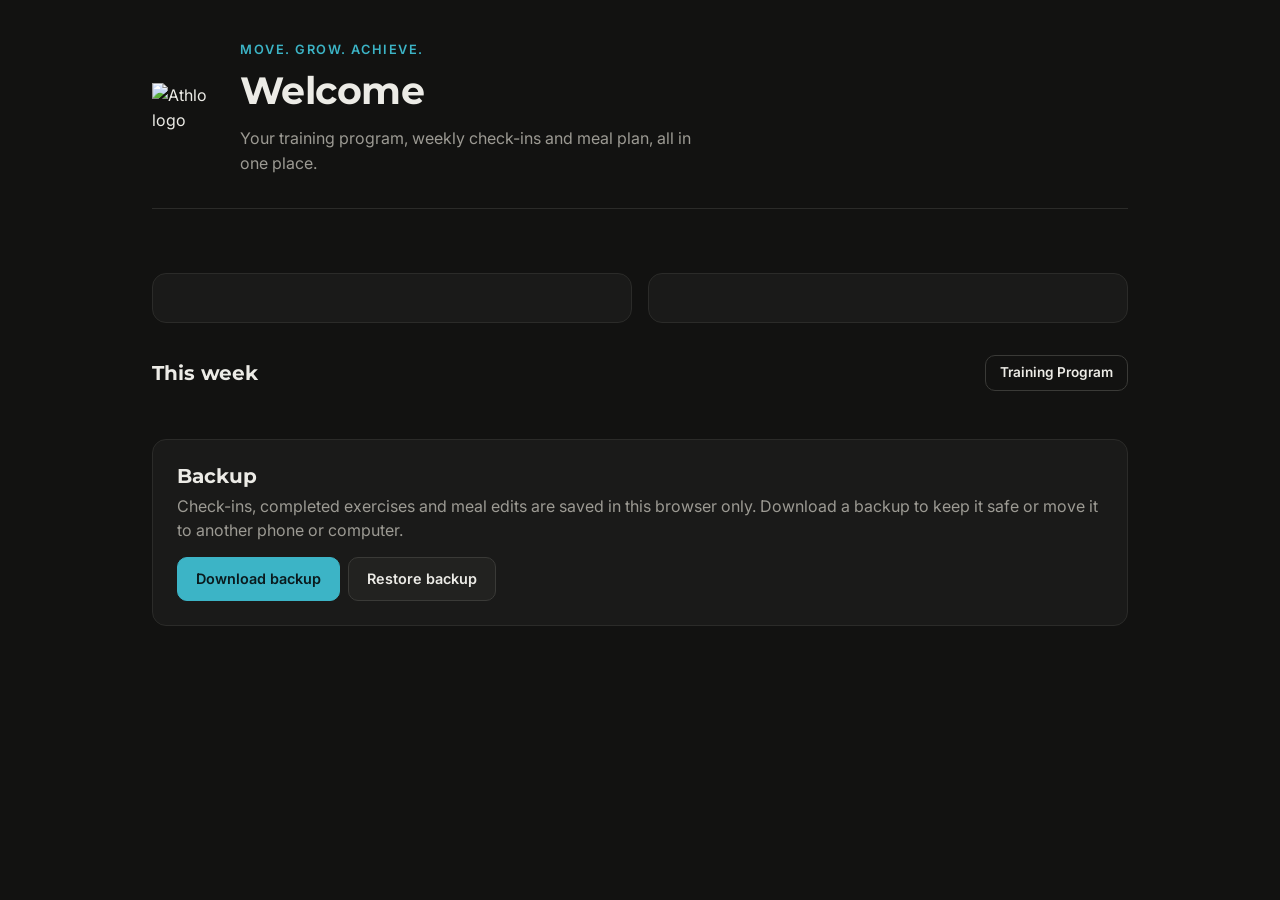
==== index.html @ ef55d67d "Make the site fully responsive and calmer in style - Palette from the Athlo logo (charcoal, one teal" ====
<!doctype html>
<html lang="en">
<head>
  <meta charset="utf-8">
  <meta name="viewport" content="width=device-width, initial-scale=1, viewport-fit=cover">
  <meta name="robots" content="noindex, nofollow">
  <meta name="theme-color" content="#0d0f10">
  <title>Welcome · Athlo</title>
  <link rel="icon" href="img/athlo-mark.png">
  <link rel="apple-touch-icon" href="img/athlo-logo.jpg">
  <link rel="preconnect" href="https://fonts.googleapis.com">
  <link rel="preconnect" href="https://fonts.gstatic.com" crossorigin>
  <link href="https://fonts.googleapis.com/css2?family=Inter:wght@400;500;600;700&family=Montserrat:wght@600;700&display=swap" rel="stylesheet">
  <link rel="stylesheet" href="css/style.css">
</head>
<body>
<main>
  <div class="hero">
    <div>
      <div class="eyebrow">Move. Grow. Achieve.</div>
      <h1 id="hello">Welcome</h1>
      <p class="lead">Your training program, weekly check-ins and meal plan, all in one place.</p>
    </div>
    <img src="img/athlo-mark.png" alt="Athlo logo">
  </div>

  <section>
    <div class="section-links" id="sections"></div>
  </section>

  <section>
    <div class="grid grid-2">
      <div class="card today" id="today"></div>
      <div class="card today" id="progress"></div>
    </div>
  </section>

  <section>
    <div class="section-title"><h2>This week</h2><a class="btn small ghost" href="training-program.html">Training Program</a></div>
    <div class="week-strip" id="week"></div>
  </section>

  <section>
    <div class="card">
      <h2>Backup</h2>
      <p class="muted" style="margin:6px 0 14px">Check-ins, completed exercises and meal edits are saved in this browser only. Download a backup to keep it safe or move it to another phone or computer.</p>
      <div class="btn-row">
        <button class="btn primary" id="export" type="button">Download backup</button>
        <label class="btn" for="import">Restore backup</label>
        <input id="import" type="file" accept="application/json,.json" class="visually-hidden">
      </div>
    </div>
  </section>
</main>

<script src="js/data.js"></script>
<script src="js/app.js"></script>
<script src="js/checkin-core.js"></script>
<script>
document.addEventListener("DOMContentLoaded", () => {
  const A = App, D = A.D, c = D.client;

  if (c.name) document.getElementById("hello").textContent = "Welcome, " + c.name;

  const sections = [
    ["data-collection.html", "Data Collection", `${c.age} years · ${c.experience} · Goal: ${c.goal}`],
    ["check-in.html", "Check IN", `Daily weigh-ins for ${D.weeks} weeks with weekly averages`],
    ["training-program.html", "Training Program", `${D.sessions.length} sessions a week with videos`],
    ["nutrition.html", "Nutrition", `${D.meals.length}-meal daily plan`]
  ];
  document.getElementById("sections").innerHTML = sections.map(([h, t, d], i) =>
    `<a class="card" href="${h}"><span class="n">0${i + 1}</span><h3>${t}</h3><p class="muted" style="font-size:.9rem">${A.esc(d)}</p></a>`
  ).join("");

  // Today
  const ti = A.todayIndex();
  const s = D.schedule[ti];
  const sess = s.day ? D.sessions.find(x => x.id === s.day) : null;
  document.getElementById("today").innerHTML = sess
    ? `<span class="pill teal">Today · ${s.weekday}</span>
       <div class="big">${A.esc(sess.title)}</div>
       <p class="muted">${sess.exercises.length} exercises · ${sess.exercises.reduce((a, e) => a + e.sets, 0)} working sets</p>
       <div><a class="btn primary" href="training-program.html#${sess.id}">Start workout</a></div>`
    : `<span class="pill">Today · ${s.weekday}</span>
       <div class="big">Rest day</div>
       <p class="muted">Recover, walk, eat well. Next session: ${(() => {
         for (let k = 1; k <= 7; k++) { const n = D.schedule[(ti + k) % 7]; if (n.day) return n.weekday + " – " + n.label; }
         return "";
       })()}</p>
       <div><a class="btn" href="check-in.html">Log today's weight</a></div>`;

  // Progress
  const sum = Checkin.summary(Checkin.data());
  const prog = document.getElementById("progress");
  if (!sum.weeksLogged) {
    prog.innerHTML = `<span class="pill">Check-ins</span>
      <div class="big">No weigh-ins yet</div>
      <p class="muted">Log a daily weight and the weekly average and trend appear here.</p>
      <div><a class="btn" href="check-in.html">Open check-in</a></div>`;
  } else {
    const ch = sum.change;
    prog.innerHTML = `<span class="pill">Check-ins · ${sum.weeksLogged} week${sum.weeksLogged > 1 ? "s" : ""} logged</span>
      <div class="big">${A.fmtKg(sum.last.avg)}</div>
      <p class="muted">Week ${sum.last.week} average${ch != null ? ` · ${ch > 0 ? "+" : ""}${ch.toFixed(1)} kg since week ${sum.first.week}` : ""}</p>
      <div><a class="btn" href="check-in.html">Open check-in</a></div>`;
  }

  // Week strip
  document.getElementById("week").innerHTML = D.schedule.map((d, i) =>
    `<a class="d ${d.day ? "train" : "rest"}${i === ti ? " is-today" : ""}" href="${d.day ? "training-program.html#" + d.day : "training-program.html"}">
       <div class="wd">${d.weekday.slice(0, 3)}</div><div class="lb">${A.esc(d.label)}</div></a>`
  ).join("");

  document.getElementById("export").onclick = A.exportBackup;
  document.getElementById("import").onchange = e => {
    if (e.target.files[0]) A.importBackup(e.target.files[0], () => location.reload());
    e.target.value = "";
  };
});
</script>
</body>
</html>
---- css/style.css ----
/* Athlo
   Palette from the Athlo logo: charcoal, one teal accent, warm off-white.
   Spacing on a 4px grid, type on a 1.25 scale. */
:root {
  --bg: #121211;
  --surface: #1a1a19;
  --surface-2: #222220;
  --line: #2b2b29;
  --line-strong: #3a3a37;
  --text: #ecebe6;
  --muted: #9c9a93;
  --faint: #6f6d67;
  --teal: #3cb4c6;
  --teal-ink: #0a1a1d;
  --teal-soft: rgba(60, 180, 198, 0.12);
  --teal-line: rgba(60, 180, 198, 0.38);

  --s1: 4px; --s2: 8px; --s3: 12px; --s4: 16px; --s5: 24px; --s6: 32px; --s7: 48px;
  --radius: 14px;
  --radius-sm: 10px;
  --gutter: 16px;
  --max: 1040px;
  --header-h: 56px;

  --head: "Montserrat", system-ui, sans-serif;
  --body: "Inter", system-ui, -apple-system, "Segoe UI", sans-serif;
}
@media (min-width: 600px) { :root { --gutter: 24px; } }
@media (min-width: 1100px) { :root { --gutter: 32px; } }

* { box-sizing: border-box; }
html { -webkit-text-size-adjust: 100%; }
body {
  margin: 0;
  background: var(--bg);
  color: var(--text);
  font-family: var(--body);
  font-size: 16px;
  line-height: 1.55;
  overflow-x: hidden;
  -webkit-font-smoothing: antialiased;
}
a { color: var(--teal); }
img { max-width: 100%; display: block; }
h1, h2, h3 { font-family: var(--head); line-height: 1.2; margin: 0; letter-spacing: -0.005em; font-weight: 700; }
h1 { font-size: clamp(1.75rem, 1.35rem + 1.8vw, 2.4rem); letter-spacing: -0.015em; }
h2 { font-size: 1.25rem; }
h3 { font-size: 1.05rem; font-weight: 600; }
p { margin: 0; }
.muted { color: var(--muted); }

/* ---------- Header / nav ---------- */
.site-header {
  position: sticky; top: 0; z-index: 20;
  background: rgba(18, 18, 17, 0.9);
  backdrop-filter: blur(12px);
  -webkit-backdrop-filter: blur(12px);
  border-bottom: 1px solid var(--line);
}
.header-inner {
  max-width: var(--max); margin: 0 auto;
  padding: var(--s3) var(--gutter);
  display: flex; align-items: center; justify-content: space-between; gap: var(--s3);
}
.brand { display: flex; align-items: center; gap: var(--s2); text-decoration: none; color: var(--text); min-width: 0; }
.brand img { width: 24px; height: auto; }
.brand span { font-family: var(--head); font-weight: 700; letter-spacing: 0.14em; font-size: 1rem; }
.brand small { color: var(--muted); font-weight: 500; font-size: 0.875rem; }

.nav { display: flex; gap: var(--s1); }
.nav a {
  color: var(--muted); text-decoration: none; font-weight: 500; font-size: 0.9rem;
  padding: var(--s2) var(--s3); border-radius: var(--radius-sm); white-space: nowrap;
  transition: color .15s, background-color .15s;
}
.nav a:hover { color: var(--text); }
.nav a[aria-current="page"] { color: var(--text); background: var(--surface-2); }

/* Bottom tab bar on phones and tablets */
@media (max-width: 900px) {
  .site-header .nav { display: none; }
  .tabbar {
    position: fixed; left: 0; right: 0; bottom: 0; z-index: 30;
    display: grid; grid-template-columns: repeat(5, 1fr);
    background: rgba(26, 26, 25, 0.96);
    backdrop-filter: blur(12px);
    -webkit-backdrop-filter: blur(12px);
    border-top: 1px solid var(--line);
    padding: 0 max(env(safe-area-inset-left), calc((100vw - 640px) / 2)) env(safe-area-inset-bottom) max(env(safe-area-inset-right), calc((100vw - 640px) / 2));
  }
  .tabbar a {
    display: flex; flex-direction: column; align-items: center; gap: 2px;
    padding: var(--s2) var(--s1); color: var(--faint); text-decoration: none;
    font-size: 0.7rem; font-weight: 500; min-height: 56px; justify-content: center;
  }
  .tabbar a svg { width: 22px; height: 22px; }
  .tabbar a[aria-current="page"] { color: var(--teal); }
  body { padding-bottom: calc(57px + env(safe-area-inset-bottom)); }
}
@media (min-width: 901px) { .tabbar { display: none; } }

/* ---------- Layout ---------- */
main { max-width: var(--max); margin: 0 auto; padding: var(--s6) var(--gutter) var(--s7); }
.page-head { margin-bottom: var(--s5); display: flex; flex-wrap: wrap; align-items: end; justify-content: space-between; gap: var(--s3) var(--s4); }
.page-head p { margin-top: var(--s2); max-width: 52ch; }
.grid { display: grid; gap: var(--s3); }
.grid-2 { grid-template-columns: repeat(auto-fit, minmax(min(100%, 300px), 1fr)); }
.grid-4 { grid-template-columns: repeat(2, minmax(0, 1fr)); }
@media (min-width: 760px) { .grid-4 { grid-template-columns: repeat(4, minmax(0, 1fr)); } }
@media (min-width: 600px) { .grid { gap: var(--s4); } }
section + section { margin-top: var(--s6); }
.section-title { display: flex; align-items: center; justify-content: space-between; gap: var(--s3); margin-bottom: var(--s4); }

.card {
  background: var(--surface);
  border: 1px solid var(--line);
  border-radius: var(--radius);
  padding: var(--s5);
  min-width: 0;
}
@media (max-width: 480px) { .card { padding: var(--s4) 18px; } }

/* ---------- Home ---------- */
.hero {
  display: flex; align-items: center; gap: var(--s5);
  padding: var(--s2) 0 var(--s6);
  margin-bottom: var(--s6);
  border-bottom: 1px solid var(--line);
}
.hero > div { flex: 1 1 auto; min-width: 0; }
.hero img { width: 64px; flex: 0 0 auto; order: -1; }
.hero .eyebrow { color: var(--teal); font-weight: 600; font-size: 0.8rem; letter-spacing: 0.12em; text-transform: uppercase; margin-bottom: var(--s2); }
.hero p.lead { margin-top: var(--s3); color: var(--muted); max-width: 46ch; }
@media (max-width: 520px) {
  .hero { flex-direction: column; align-items: flex-start; gap: var(--s4); padding-top: 0; }
  .hero img { width: 44px; }
}

.section-links { display: grid; gap: var(--s3); grid-template-columns: 1fr; }
@media (min-width: 560px) { .section-links { grid-template-columns: repeat(2, minmax(0, 1fr)); gap: var(--s4); } }
@media (min-width: 960px) { .section-links { grid-template-columns: repeat(4, minmax(0, 1fr)); } }
.section-links a {
  text-decoration: none; color: var(--text);
  display: flex; flex-direction: column; gap: var(--s1);
  padding: var(--s4) 18px; position: relative;
  transition: border-color .15s, background-color .15s;
}
.section-links a::after {
  content: "→"; position: absolute; top: var(--s4); right: 18px;
  color: var(--faint); transition: color .15s, transform .15s;
}
.section-links a:hover { border-color: var(--line-strong); background: var(--surface-2); }
.section-links a:hover::after { color: var(--teal); transform: translateX(2px); }
.section-links h3 { padding-right: var(--s5); }
.section-links .n { display: none; }

.stat { padding: var(--s4) 18px; }
.stat .label { color: var(--muted); font-size: 0.8rem; font-weight: 500; }
.stat .value { font-family: var(--head); font-size: 1.5rem; font-weight: 700; margin-top: var(--s1); overflow-wrap: anywhere; }
.stat .value.empty { color: var(--muted); font-size: 1rem; font-weight: 600; }

.today { display: flex; flex-direction: column; align-items: flex-start; gap: var(--s2); }
.today .big { font-family: var(--head); font-size: 1.5rem; font-weight: 700; line-height: 1.2; }
.today > .pill, .today > .pill.teal { padding: 0; background: none; color: var(--muted); font-size: 0.8rem; font-weight: 500; }
.today > .pill.teal { color: var(--teal); }
.today > div:last-child { margin-top: var(--s2); }

/* Week strip */
.week-strip { display: grid; grid-template-columns: repeat(7, minmax(0, 1fr)); gap: var(--s2); }
.week-strip .d {
  border-radius: var(--radius-sm); padding: var(--s3) var(--s1); text-align: center;
  background: var(--surface); border: 1px solid var(--line);
  text-decoration: none; color: var(--text); min-width: 0;
  transition: border-color .15s;
}
.week-strip .d:hover { border-color: var(--line-strong); }
.week-strip .d .wd { font-size: 0.75rem; color: var(--muted); font-weight: 500; }
.week-strip .d .lb { font-size: 0.85rem; font-weight: 600; margin-top: var(--s1); line-height: 1.3; overflow-wrap: anywhere; }
.week-strip .d.train { background: var(--teal-soft); border-color: transparent; }
.week-strip .d.rest .lb { color: var(--faint); font-weight: 500; }
.week-strip .d.is-today { border-color: var(--teal); }
@media (max-width: 600px) {
  .week-strip { grid-template-columns: 1fr; gap: 0; background: var(--surface); border: 1px solid var(--line); border-radius: var(--radius); overflow: hidden; }
  .week-strip .d {
    display: flex; justify-content: space-between; align-items: center;
    padding: var(--s3) var(--s4); text-align: left;
    border: 0; border-radius: 0; border-top: 1px solid var(--line); background: none;
  }
  .week-strip .d:first-child { border-top: 0; }
  .week-strip .d .wd { font-size: 0.875rem; width: 3.5em; }
  .week-strip .d .lb { margin-top: 0; font-size: 0.925rem; }
  .week-strip .d.train { background: none; }
  .week-strip .d.train .lb { color: var(--teal); }
  .week-strip .d.is-today { box-shadow: inset 3px 0 0 var(--teal); background: var(--teal-soft); }
}

/* ---------- Buttons / inputs ---------- */
.btn {
  display: inline-flex; align-items: center; justify-content: center; gap: var(--s2);
  font: inherit; font-weight: 600; font-size: 0.9rem;
  padding: 10px 18px; border-radius: var(--radius-sm); cursor: pointer;
  border: 1px solid var(--line-strong); background: var(--surface-2); color: var(--text);
  text-decoration: none; min-height: 44px;
  transition: border-color .15s, background-color .15s, filter .15s;
}
.btn:hover { border-color: #4a4a46; }
.btn.primary { background: var(--teal); border-color: var(--teal); color: var(--teal-ink); }
.btn.primary:hover { filter: brightness(1.06); }
.btn.ghost { background: transparent; }
.btn.small { padding: 6px 14px; min-height: 36px; font-size: 0.85rem; }
.btn-row { display: flex; flex-wrap: wrap; gap: var(--s2); }
@media (max-width: 420px) { .btn-row > .btn { flex: 1 1 100%; } }

input, textarea, select {
  font: inherit; color: var(--text);
  background: var(--bg); border: 1px solid var(--line-strong); border-radius: var(--radius-sm);
  padding: 9px 12px; width: 100%; min-width: 0; min-height: 42px;
}
input::placeholder, textarea::placeholder { color: var(--faint); }
input:focus, textarea:focus, select:focus { outline: none; border-color: var(--teal); box-shadow: 0 0 0 3px var(--teal-soft); }
input[type="date"], input[type="time"] { color-scheme: dark; }
label.field { display: flex; flex-direction: column; gap: var(--s2); font-size: 0.875rem; color: var(--muted); font-weight: 500; }
:focus-visible { outline: 2px solid var(--teal); outline-offset: 2px; }

/* ---------- Program ---------- */
.day-tabs { display: flex; gap: var(--s2); overflow-x: auto; scrollbar-width: none; scroll-snap-type: x proximity; scroll-padding-inline: var(--gutter); }
.day-tabs::-webkit-scrollbar { display: none; }
.day-tabs > * { scroll-snap-align: start; }
.day-tabs button {
  flex: 0 0 auto; font: inherit; font-weight: 600; font-size: 0.875rem;
  padding: var(--s2) var(--s4); border-radius: 999px; cursor: pointer;
  border: 1px solid var(--line); background: var(--surface); color: var(--muted);
}
.day-tabs button[aria-selected="true"] { background: var(--teal); border-color: var(--teal); color: var(--teal-ink); }

.session-head { display: flex; flex-wrap: wrap; justify-content: space-between; align-items: end; gap: var(--s3); margin-bottom: var(--s4); }
.pill { display: inline-block; padding: 3px 10px; border-radius: 999px; background: var(--surface-2); color: var(--muted); font-size: 0.8rem; font-weight: 500; }
.pill.teal { background: var(--teal-soft); color: var(--teal); }

.ex-list { display: grid; gap: var(--s3); counter-reset: ex; list-style: none; margin: 0; padding: 0; }
.ex {
  display: grid; grid-template-columns: 28px 1fr auto; gap: var(--s2) var(--s4); align-items: start;
  background: var(--surface); border: 1px solid var(--line); border-radius: var(--radius); padding: 18px var(--s5);
  transition: opacity .2s;
}
.ex::before {
  counter-increment: ex; content: counter(ex);
  width: 28px; height: 28px; border-radius: 50%; margin-top: 1px;
  display: grid; place-items: center;
  border: 1px solid var(--line-strong); color: var(--muted); font-weight: 600; font-size: 0.8rem;
}
.ex.done { opacity: 0.55; }
.ex.done::before { content: "✓"; background: var(--teal); border-color: var(--teal); color: var(--teal-ink); }
.ex .name { font-weight: 600; font-size: 1.025rem; line-height: 1.35; overflow-wrap: anywhere; }
.ex .meta { display: flex; flex-wrap: wrap; gap: var(--s1) var(--s3); margin-top: var(--s1); color: var(--muted); font-size: 0.9rem; }
.ex .meta .pill { padding: 0; background: none; font-size: inherit; color: var(--muted); }
.ex .meta .pill.teal { color: var(--teal); font-weight: 600; }
.ex .meta .pill + .pill::before { content: "×"; margin-right: var(--s3); color: var(--faint); }
.ex .note { margin-top: var(--s2); font-size: 0.875rem; color: var(--muted); padding-left: var(--s3); border-left: 2px solid var(--teal-line); }
.ex .actions { display: flex; gap: var(--s2); align-items: center; }
.icon-btn {
  width: 44px; height: 44px; border-radius: var(--radius-sm); display: grid; place-items: center;
  border: 1px solid var(--line-strong); background: var(--surface-2); color: var(--text); cursor: pointer; text-decoration: none;
  transition: background-color .15s, border-color .15s;
}
.icon-btn:hover { border-color: #4a4a46; }
.icon-btn svg { width: 18px; height: 18px; }
.icon-btn.on { background: var(--teal); border-color: var(--teal); color: var(--teal-ink); }
.ex .loads { grid-column: 2 / -1; display: flex; flex-wrap: wrap; gap: var(--s2); margin-top: var(--s2); }
.ex .loads input { width: 96px; padding: 6px 10px; font-size: 0.875rem; min-height: 38px; }
@media (max-width: 520px) {
  .ex { grid-template-columns: 26px 1fr; gap: var(--s2) var(--s3); padding: var(--s4); }
  .ex::before { width: 26px; height: 26px; font-size: 0.75rem; }
  .ex .actions { grid-column: 2; }
  .ex .loads input { flex: 1 1 72px; width: auto; }
}

/* ---------- Check-in ---------- */
.settings-row { display: grid; grid-template-columns: repeat(auto-fit, minmax(min(100%, 200px), 1fr)); gap: var(--s3) var(--s5); align-items: end; }
.settings-row > p { padding-bottom: 10px; }
.chart-wrap { width: 100%; overflow: hidden; }
.chart-wrap svg { width: 100%; height: auto; display: block; }
.chart-empty { color: var(--muted); padding: var(--s6) 0; text-align: center; }

.week-card { padding: 0; overflow: hidden; }
.week-card summary {
  list-style: none; cursor: pointer; padding: var(--s4) var(--s5);
  display: flex; justify-content: space-between; align-items: center; gap: var(--s3);
}
.week-card summary::-webkit-details-marker { display: none; }
.week-card summary:hover { background: var(--surface-2); }
.week-card summary .wk { font-family: var(--head); font-weight: 600; display: flex; align-items: center; gap: var(--s2); flex-wrap: wrap; }
.week-card summary .avg { color: var(--muted); font-size: 0.875rem; text-align: right; line-height: 1.35; }
.week-card summary .avg b { color: var(--text); font-weight: 600; }
.week-card summary .chev { transition: transform .2s; color: var(--faint); flex: 0 0 auto; }
.week-card[open] summary .chev { transform: rotate(180deg); }
.week-card .rows { border-top: 1px solid var(--line); padding: var(--s2) var(--s5) var(--s4); }
.day-row { display: grid; grid-template-columns: 96px minmax(140px, 1.2fr) 1fr 1fr; gap: var(--s3); align-items: center; padding: 6px 0; }
.day-row .dl { font-weight: 600; font-size: 0.9rem; }
.day-row .dl small { display: block; color: var(--muted); font-weight: 400; font-size: 0.8rem; }
.day-row.header { color: var(--muted); font-size: 0.8rem; font-weight: 500; padding-bottom: 0; }
@media (max-width: 640px) {
  .week-card summary { padding: var(--s4); }
  .week-card .rows { padding: 0 var(--s4) var(--s2); }
  .day-row { grid-template-columns: 1fr 1fr; gap: var(--s2) var(--s3); padding: var(--s4) 0; border-bottom: 1px solid var(--line); }
  .day-row:last-child { border-bottom: 0; }
  .day-row .dl { grid-column: 1 / -1; display: flex; align-items: baseline; gap: var(--s2); }
  .day-row .dl small { display: inline; }
  .day-row .f-date { grid-column: 1 / -1; }
  .day-row.header { display: none; }
  .day-row .m-label { display: block; color: var(--muted); font-size: 0.8rem; font-weight: 500; margin-bottom: var(--s1); }
}
@media (min-width: 641px) { .m-label { display: none; } }

/* ---------- Nutrition ---------- */
.meal textarea { min-height: 140px; resize: vertical; line-height: 1.6; }
.meal .meal-head { display: flex; justify-content: space-between; align-items: start; gap: var(--s2); margin-bottom: var(--s3); }
.meal .meal-head .pill { margin-top: var(--s2) !important; }
.meal ul { margin: 0; padding: 0; list-style: none; }
.meal ul li { padding: var(--s2) 0; border-top: 1px solid var(--line); font-size: 0.95rem; }
.meal ul li:first-child { border-top: 0; padding-top: 0; }
.meal .empty { color: var(--faint); }

/* ---------- Footer / toast ---------- */
.site-footer { max-width: var(--max); margin: 0 auto; padding: var(--s5) var(--gutter) var(--s6); color: var(--faint); font-size: 0.8rem; border-top: 1px solid var(--line); }
.toast {
  position: fixed; left: 50%; bottom: calc(76px + env(safe-area-inset-bottom)); transform: translateX(-50%) translateY(16px);
  background: var(--surface-2); border: 1px solid var(--line-strong); color: var(--text);
  padding: 10px var(--s4); border-radius: var(--radius-sm); font-size: 0.9rem; font-weight: 500;
  opacity: 0; pointer-events: none; transition: opacity .2s, transform .2s; z-index: 50;
  max-width: calc(100vw - 2 * var(--gutter));
}
.toast.show { opacity: 1; transform: translateX(-50%) translateY(0); }
@media (min-width: 901px) { .toast { bottom: var(--s6); } }

.visually-hidden { position: absolute; width: 1px; height: 1px; overflow: hidden; clip: rect(0 0 0 0); white-space: nowrap; }

/* ---------- Data Collection ---------- */
.data-list { margin: 0; }
.data-list > div { display: grid; grid-template-columns: 200px 1fr; gap: var(--s4); padding: 18px var(--s5); border-bottom: 1px solid var(--line); align-items: baseline; }
.data-list > div:last-child { border-bottom: 0; }
.data-list dt { color: var(--muted); font-size: 0.9rem; font-weight: 500; }
.data-list dd { margin: 0; font-weight: 600; font-size: 1.05rem; overflow-wrap: anywhere; }
.data-list dd.empty { color: var(--faint); font-weight: 400; }
@media (max-width: 520px) { .data-list > div { grid-template-columns: 1fr; gap: 2px; padding: var(--s4) 18px; } }

/* ---------- Training Program (sheet layout) ---------- */
.schedule-table { width: 100%; border-collapse: collapse; table-layout: fixed; }
.schedule-table th, .schedule-table td { padding: var(--s3) var(--s1); text-align: center; font-size: 0.875rem; }
.schedule-table th { color: var(--muted); font-size: 0.8rem; font-weight: 500; border-bottom: 1px solid var(--line); }
.schedule-table th .short { display: none; }
.schedule-table td a {
  color: var(--text); font-weight: 600; text-decoration: none; display: block;
  padding: var(--s2) 6px; border-radius: var(--radius-sm); background: var(--teal-soft); line-height: 1.3;
  transition: background-color .15s;
}
.schedule-table td a:hover { background: rgba(60, 180, 198, 0.2); }
.schedule-table td.rest { color: var(--faint); }
.schedule-table td.is-today { box-shadow: inset 0 0 0 1px var(--teal); border-radius: var(--radius-sm); }
@media (max-width: 1000px) {
  .schedule-table th .long { display: none; }
  .schedule-table th .short { display: inline; }
}
@media (max-width: 640px) {
  .schedule-table, .schedule-table tbody, .schedule-table tr, .schedule-table td { display: block; }
  .schedule-table thead { display: none; }
  .schedule-table td { display: flex; justify-content: space-between; align-items: center; text-align: left; padding: 10px 0; border-top: 1px solid var(--line); }
  .schedule-table tr td:first-child { border-top: 0; }
  .schedule-table td::before { content: attr(data-day); color: var(--muted); font-weight: 500; font-size: 0.9rem; }
  .schedule-table td a { padding: 6px var(--s3); }
  .schedule-table td.is-today { box-shadow: none; border-radius: 0; }
  .schedule-table td.is-today::before { color: var(--teal); font-weight: 600; content: attr(data-day) " · today"; }
}
.jump {
  position: sticky; top: var(--header-h); z-index: 10;
  background: var(--bg); padding: var(--s3) var(--gutter); margin: 0 calc(-1 * var(--gutter)) var(--s3);
  border-bottom: 1px solid var(--line);
}
.jump .btn { flex: 0 0 auto; white-space: nowrap; border-radius: 999px; background: var(--surface); border-color: var(--line); color: var(--muted); font-weight: 500; }
.jump .btn:hover { color: var(--text); border-color: var(--line-strong); }
.day-block { scroll-margin-top: calc(var(--header-h) + 76px); }
.day-block + .day-block { margin-top: var(--s7); }

/* Short landscape phones: give the content the height back */
@media (max-height: 500px) and (orientation: landscape) {
  .site-header { position: static; }
  .jump { position: static; }
  .day-block { scroll-margin-top: var(--s3); }
}

/* iOS zooms into inputs under 16px: keep them at 16px on touch screens */
@media (pointer: coarse) {
  input, textarea, select, .ex .loads input { font-size: 16px; }
}
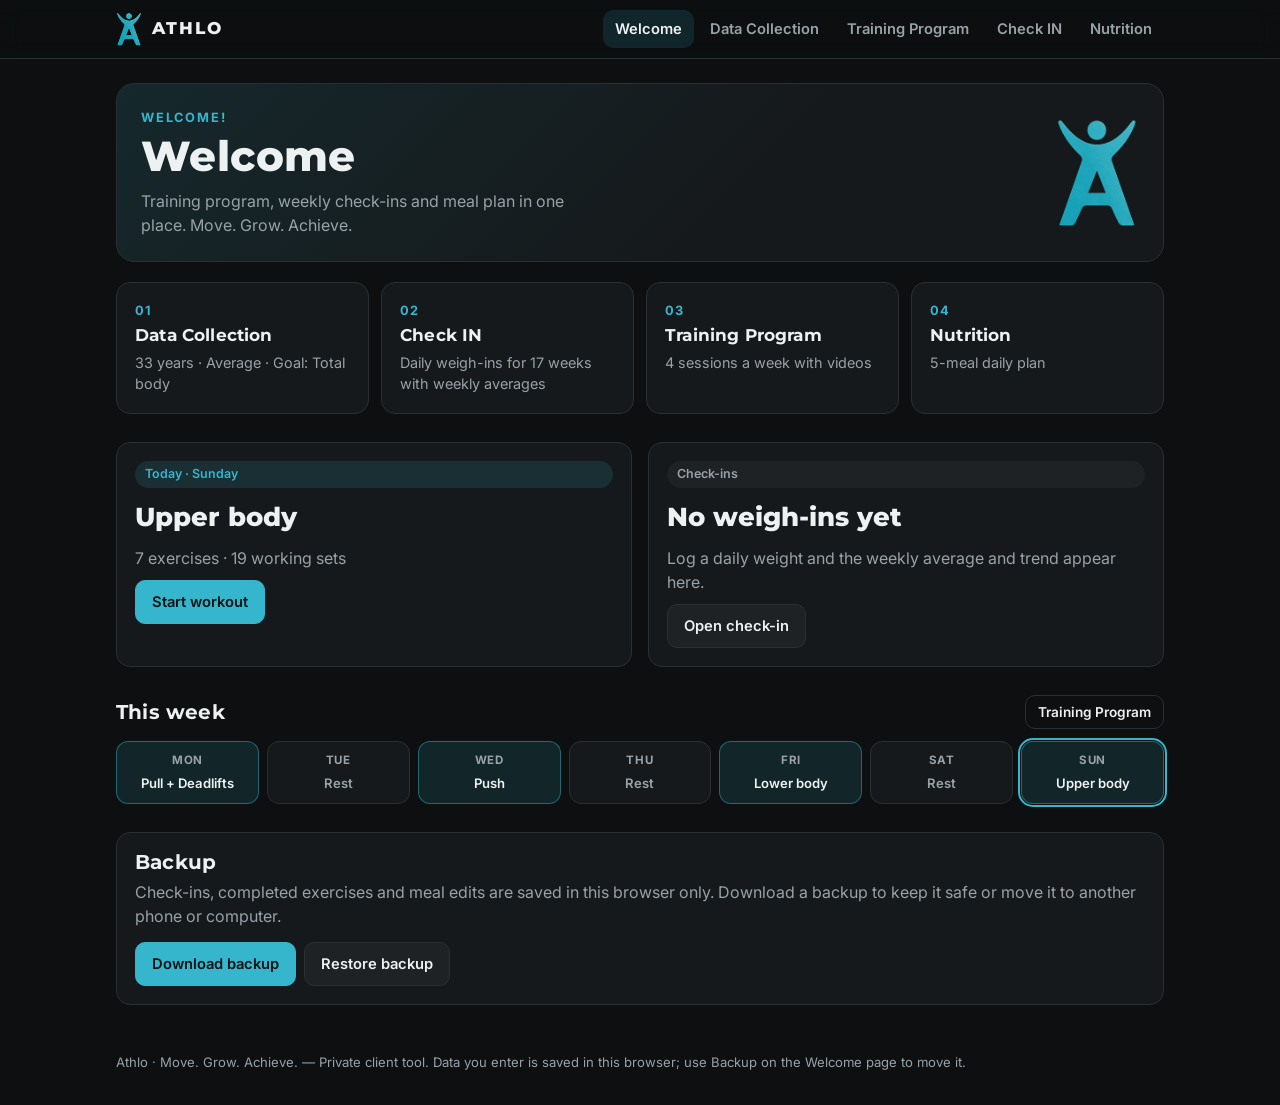
==== commit dec65eff: "Initial Athlo client tool (original version) Co-Authored-By: Claude Opus 5.5 <noreply@anthropic.com>" ====
--- a/index.html
+++ b/index.html
@@ -10,16 +10,16 @@
   <link rel="apple-touch-icon" href="img/athlo-logo.jpg">
   <link rel="preconnect" href="https://fonts.googleapis.com">
   <link rel="preconnect" href="https://fonts.gstatic.com" crossorigin>
-  <link href="https://fonts.googleapis.com/css2?family=Inter:wght@400;500;600;700&family=Montserrat:wght@600;700&display=swap" rel="stylesheet">
+  <link href="https://fonts.googleapis.com/css2?family=Inter:wght@400;500;600;700&family=Montserrat:wght@700;800&display=swap" rel="stylesheet">
   <link rel="stylesheet" href="css/style.css">
 </head>
 <body>
 <main>
   <div class="hero">
     <div>
-      <div class="eyebrow">Move. Grow. Achieve.</div>
+      <div class="eyebrow">Welcome!</div>
       <h1 id="hello">Welcome</h1>
-      <p class="lead">Your training program, weekly check-ins and meal plan, all in one place.</p>
+      <p class="lead">Training program, weekly check-ins and meal plan in one place. Move. Grow. Achieve.</p>
     </div>
     <img src="img/athlo-mark.png" alt="Athlo logo">
   </div>
--- a/css/style.css
+++ b/css/style.css
@@ -1,32 +1,19 @@
-/* Athlo
-   Palette from the Athlo logo: charcoal, one teal accent, warm off-white.
-   Spacing on a 4px grid, type on a 1.25 scale. */
 :root {
-  --bg: #121211;
-  --surface: #1a1a19;
-  --surface-2: #222220;
-  --line: #2b2b29;
-  --line-strong: #3a3a37;
-  --text: #ecebe6;
-  --muted: #9c9a93;
-  --faint: #6f6d67;
-  --teal: #3cb4c6;
-  --teal-ink: #0a1a1d;
-  --teal-soft: rgba(60, 180, 198, 0.12);
-  --teal-line: rgba(60, 180, 198, 0.38);
-
-  --s1: 4px; --s2: 8px; --s3: 12px; --s4: 16px; --s5: 24px; --s6: 32px; --s7: 48px;
+  --bg: #0d0f10;
+  --surface: #16191b;
+  --surface-2: #1e2225;
+  --line: #2a2f33;
+  --text: #eef1f2;
+  --muted: #98a2a8;
+  --teal: #35b6cc;
+  --teal-dim: rgba(53, 182, 204, 0.14);
+  --danger: #e86a6a;
   --radius: 14px;
-  --radius-sm: 10px;
   --gutter: 16px;
-  --max: 1040px;
-  --header-h: 56px;
-
+  --max: 1080px;
   --head: "Montserrat", system-ui, sans-serif;
   --body: "Inter", system-ui, -apple-system, "Segoe UI", sans-serif;
 }
-@media (min-width: 600px) { :root { --gutter: 24px; } }
-@media (min-width: 1100px) { :root { --gutter: 32px; } }
 
 * { box-sizing: border-box; }
 html { -webkit-text-size-adjust: 100%; }
@@ -36,359 +23,272 @@
   color: var(--text);
   font-family: var(--body);
   font-size: 16px;
-  line-height: 1.55;
+  line-height: 1.5;
   overflow-x: hidden;
-  -webkit-font-smoothing: antialiased;
 }
 a { color: var(--teal); }
 img { max-width: 100%; display: block; }
-h1, h2, h3 { font-family: var(--head); line-height: 1.2; margin: 0; letter-spacing: -0.005em; font-weight: 700; }
-h1 { font-size: clamp(1.75rem, 1.35rem + 1.8vw, 2.4rem); letter-spacing: -0.015em; }
-h2 { font-size: 1.25rem; }
-h3 { font-size: 1.05rem; font-weight: 600; }
+h1, h2, h3 { font-family: var(--head); line-height: 1.15; margin: 0; letter-spacing: 0.01em; }
+h1 { font-size: clamp(1.8rem, 5vw, 2.6rem); font-weight: 800; }
+h2 { font-size: 1.25rem; font-weight: 700; }
+h3 { font-size: 1.05rem; font-weight: 700; }
 p { margin: 0; }
 .muted { color: var(--muted); }
 
 /* ---------- Header / nav ---------- */
 .site-header {
   position: sticky; top: 0; z-index: 20;
-  background: rgba(18, 18, 17, 0.9);
-  backdrop-filter: blur(12px);
-  -webkit-backdrop-filter: blur(12px);
+  background: rgba(13, 15, 16, 0.92);
+  backdrop-filter: blur(10px);
+  -webkit-backdrop-filter: blur(10px);
   border-bottom: 1px solid var(--line);
 }
 .header-inner {
   max-width: var(--max); margin: 0 auto;
-  padding: var(--s3) var(--gutter);
-  display: flex; align-items: center; justify-content: space-between; gap: var(--s3);
-}
-.brand { display: flex; align-items: center; gap: var(--s2); text-decoration: none; color: var(--text); min-width: 0; }
-.brand img { width: 24px; height: auto; }
-.brand span { font-family: var(--head); font-weight: 700; letter-spacing: 0.14em; font-size: 1rem; }
-.brand small { color: var(--muted); font-weight: 500; font-size: 0.875rem; }
-
-.nav { display: flex; gap: var(--s1); }
+  padding: 10px var(--gutter);
+  display: flex; align-items: center; justify-content: space-between; gap: 12px;
+}
+.brand { display: flex; align-items: center; gap: 10px; text-decoration: none; color: var(--text); }
+.brand img { width: 26px; height: auto; }
+.brand span { font-family: var(--head); font-weight: 800; letter-spacing: 0.12em; font-size: 1.05rem; }
+.brand small { color: var(--muted); font-weight: 600; letter-spacing: 0.04em; font-size: 0.8rem; margin-left: 2px; }
+
+.nav { display: flex; gap: 4px; }
 .nav a {
-  color: var(--muted); text-decoration: none; font-weight: 500; font-size: 0.9rem;
-  padding: var(--s2) var(--s3); border-radius: var(--radius-sm); white-space: nowrap;
-  transition: color .15s, background-color .15s;
-}
-.nav a:hover { color: var(--text); }
-.nav a[aria-current="page"] { color: var(--text); background: var(--surface-2); }
-
-/* Bottom tab bar on phones and tablets */
-@media (max-width: 900px) {
+  color: var(--muted); text-decoration: none; font-weight: 600; font-size: 0.92rem;
+  padding: 8px 12px; border-radius: 10px;
+}
+.nav a:hover { color: var(--text); background: var(--surface-2); }
+.nav a[aria-current="page"] { color: var(--text); background: var(--teal-dim); }
+
+/* Bottom tab bar on phones */
+@media (max-width: 860px) {
   .site-header .nav { display: none; }
   .tabbar {
     position: fixed; left: 0; right: 0; bottom: 0; z-index: 30;
     display: grid; grid-template-columns: repeat(5, 1fr);
-    background: rgba(26, 26, 25, 0.96);
-    backdrop-filter: blur(12px);
-    -webkit-backdrop-filter: blur(12px);
+    background: rgba(22, 25, 27, 0.97);
     border-top: 1px solid var(--line);
-    padding: 0 max(env(safe-area-inset-left), calc((100vw - 640px) / 2)) env(safe-area-inset-bottom) max(env(safe-area-inset-right), calc((100vw - 640px) / 2));
+    padding-bottom: env(safe-area-inset-bottom);
   }
   .tabbar a {
-    display: flex; flex-direction: column; align-items: center; gap: 2px;
-    padding: var(--s2) var(--s1); color: var(--faint); text-decoration: none;
-    font-size: 0.7rem; font-weight: 500; min-height: 56px; justify-content: center;
+    display: flex; flex-direction: column; align-items: center; gap: 3px;
+    padding: 9px 4px 8px; color: var(--muted); text-decoration: none;
+    font-size: 0.72rem; font-weight: 600;
   }
   .tabbar a svg { width: 22px; height: 22px; }
   .tabbar a[aria-current="page"] { color: var(--teal); }
-  body { padding-bottom: calc(57px + env(safe-area-inset-bottom)); }
-}
-@media (min-width: 901px) { .tabbar { display: none; } }
+  body { padding-bottom: calc(70px + env(safe-area-inset-bottom)); }
+}
+@media (min-width: 861px) { .tabbar { display: none; } }
 
 /* ---------- Layout ---------- */
-main { max-width: var(--max); margin: 0 auto; padding: var(--s6) var(--gutter) var(--s7); }
-.page-head { margin-bottom: var(--s5); display: flex; flex-wrap: wrap; align-items: end; justify-content: space-between; gap: var(--s3) var(--s4); }
-.page-head p { margin-top: var(--s2); max-width: 52ch; }
-.grid { display: grid; gap: var(--s3); }
-.grid-2 { grid-template-columns: repeat(auto-fit, minmax(min(100%, 300px), 1fr)); }
-.grid-4 { grid-template-columns: repeat(2, minmax(0, 1fr)); }
-@media (min-width: 760px) { .grid-4 { grid-template-columns: repeat(4, minmax(0, 1fr)); } }
-@media (min-width: 600px) { .grid { gap: var(--s4); } }
-section + section { margin-top: var(--s6); }
-.section-title { display: flex; align-items: center; justify-content: space-between; gap: var(--s3); margin-bottom: var(--s4); }
+main { max-width: var(--max); margin: 0 auto; padding: 24px var(--gutter) 48px; }
+.page-head { margin-bottom: 20px; display: flex; flex-wrap: wrap; align-items: end; justify-content: space-between; gap: 12px; }
+.page-head p { margin-top: 6px; }
+.grid { display: grid; gap: 16px; }
+.grid-2 { grid-template-columns: repeat(auto-fit, minmax(280px, 1fr)); }
+.grid-4 { grid-template-columns: repeat(auto-fit, minmax(150px, 1fr)); }
+section + section { margin-top: 28px; }
+.section-title { display: flex; align-items: center; justify-content: space-between; gap: 10px; margin-bottom: 12px; }
 
 .card {
   background: var(--surface);
   border: 1px solid var(--line);
   border-radius: var(--radius);
-  padding: var(--s5);
+  padding: 18px;
   min-width: 0;
 }
-@media (max-width: 480px) { .card { padding: var(--s4) 18px; } }
 
 /* ---------- Home ---------- */
 .hero {
-  display: flex; align-items: center; gap: var(--s5);
-  padding: var(--s2) 0 var(--s6);
-  margin-bottom: var(--s6);
-  border-bottom: 1px solid var(--line);
-}
-.hero > div { flex: 1 1 auto; min-width: 0; }
-.hero img { width: 64px; flex: 0 0 auto; order: -1; }
-.hero .eyebrow { color: var(--teal); font-weight: 600; font-size: 0.8rem; letter-spacing: 0.12em; text-transform: uppercase; margin-bottom: var(--s2); }
-.hero p.lead { margin-top: var(--s3); color: var(--muted); max-width: 46ch; }
-@media (max-width: 520px) {
-  .hero { flex-direction: column; align-items: flex-start; gap: var(--s4); padding-top: 0; }
-  .hero img { width: 44px; }
-}
-
-.section-links { display: grid; gap: var(--s3); grid-template-columns: 1fr; }
-@media (min-width: 560px) { .section-links { grid-template-columns: repeat(2, minmax(0, 1fr)); gap: var(--s4); } }
-@media (min-width: 960px) { .section-links { grid-template-columns: repeat(4, minmax(0, 1fr)); } }
-.section-links a {
-  text-decoration: none; color: var(--text);
-  display: flex; flex-direction: column; gap: var(--s1);
-  padding: var(--s4) 18px; position: relative;
-  transition: border-color .15s, background-color .15s;
-}
-.section-links a::after {
-  content: "→"; position: absolute; top: var(--s4); right: 18px;
-  color: var(--faint); transition: color .15s, transform .15s;
-}
-.section-links a:hover { border-color: var(--line-strong); background: var(--surface-2); }
-.section-links a:hover::after { color: var(--teal); transform: translateX(2px); }
-.section-links h3 { padding-right: var(--s5); }
-.section-links .n { display: none; }
-
-.stat { padding: var(--s4) 18px; }
-.stat .label { color: var(--muted); font-size: 0.8rem; font-weight: 500; }
-.stat .value { font-family: var(--head); font-size: 1.5rem; font-weight: 700; margin-top: var(--s1); overflow-wrap: anywhere; }
+  display: grid; grid-template-columns: 1fr auto; gap: 20px; align-items: center;
+  background: linear-gradient(135deg, #15282c 0%, var(--surface) 60%);
+  border: 1px solid var(--line); border-radius: 18px; padding: 24px;
+  margin-bottom: 20px;
+}
+.hero img { width: 84px; }
+.hero .eyebrow { color: var(--teal); font-weight: 700; font-size: 0.8rem; letter-spacing: 0.14em; text-transform: uppercase; margin-bottom: 6px; }
+.hero p.lead { margin-top: 8px; color: var(--muted); max-width: 46ch; }
+@media (max-width: 520px) { .hero { grid-template-columns: 1fr; } .hero img { width: 56px; order: -1; } }
+
+.stat .label { color: var(--muted); font-size: 0.78rem; font-weight: 600; text-transform: uppercase; letter-spacing: 0.08em; }
+.stat .value { font-family: var(--head); font-size: 1.35rem; font-weight: 700; margin-top: 4px; overflow-wrap: anywhere; }
 .stat .value.empty { color: var(--muted); font-size: 1rem; font-weight: 600; }
 
-.today { display: flex; flex-direction: column; align-items: flex-start; gap: var(--s2); }
-.today .big { font-family: var(--head); font-size: 1.5rem; font-weight: 700; line-height: 1.2; }
-.today > .pill, .today > .pill.teal { padding: 0; background: none; color: var(--muted); font-size: 0.8rem; font-weight: 500; }
-.today > .pill.teal { color: var(--teal); }
-.today > div:last-child { margin-top: var(--s2); }
+.today { display: flex; flex-direction: column; gap: 10px; }
+.today .big { font-family: var(--head); font-size: 1.6rem; font-weight: 800; }
 
 /* Week strip */
-.week-strip { display: grid; grid-template-columns: repeat(7, minmax(0, 1fr)); gap: var(--s2); }
+.week-strip { display: grid; grid-template-columns: repeat(7, minmax(0, 1fr)); gap: 8px; }
 .week-strip .d {
-  border-radius: var(--radius-sm); padding: var(--s3) var(--s1); text-align: center;
+  border-radius: 12px; padding: 10px 6px; text-align: center;
   background: var(--surface); border: 1px solid var(--line);
   text-decoration: none; color: var(--text); min-width: 0;
-  transition: border-color .15s;
-}
-.week-strip .d:hover { border-color: var(--line-strong); }
-.week-strip .d .wd { font-size: 0.75rem; color: var(--muted); font-weight: 500; }
-.week-strip .d .lb { font-size: 0.85rem; font-weight: 600; margin-top: var(--s1); line-height: 1.3; overflow-wrap: anywhere; }
-.week-strip .d.train { background: var(--teal-soft); border-color: transparent; }
-.week-strip .d.rest .lb { color: var(--faint); font-weight: 500; }
-.week-strip .d.is-today { border-color: var(--teal); }
-@media (max-width: 600px) {
-  .week-strip { grid-template-columns: 1fr; gap: 0; background: var(--surface); border: 1px solid var(--line); border-radius: var(--radius); overflow: hidden; }
-  .week-strip .d {
-    display: flex; justify-content: space-between; align-items: center;
-    padding: var(--s3) var(--s4); text-align: left;
-    border: 0; border-radius: 0; border-top: 1px solid var(--line); background: none;
-  }
-  .week-strip .d:first-child { border-top: 0; }
-  .week-strip .d .wd { font-size: 0.875rem; width: 3.5em; }
-  .week-strip .d .lb { margin-top: 0; font-size: 0.925rem; }
-  .week-strip .d.train { background: none; }
-  .week-strip .d.train .lb { color: var(--teal); }
-  .week-strip .d.is-today { box-shadow: inset 3px 0 0 var(--teal); background: var(--teal-soft); }
+}
+.week-strip .d .wd { font-size: 0.72rem; color: var(--muted); font-weight: 700; text-transform: uppercase; letter-spacing: 0.06em; }
+.week-strip .d .lb { font-size: 0.82rem; font-weight: 600; margin-top: 4px; overflow-wrap: anywhere; }
+.week-strip .d.train { border-color: rgba(53, 182, 204, 0.45); background: var(--teal-dim); }
+.week-strip .d.rest .lb { color: var(--muted); }
+.week-strip .d.is-today { outline: 2px solid var(--teal); outline-offset: 1px; }
+@media (max-width: 560px) {
+  .week-strip { grid-template-columns: 1fr; gap: 6px; }
+  .week-strip .d { display: flex; justify-content: space-between; align-items: center; padding: 11px 14px; text-align: left; }
+  .week-strip .d .lb { margin-top: 0; }
 }
 
 /* ---------- Buttons / inputs ---------- */
 .btn {
-  display: inline-flex; align-items: center; justify-content: center; gap: var(--s2);
-  font: inherit; font-weight: 600; font-size: 0.9rem;
-  padding: 10px 18px; border-radius: var(--radius-sm); cursor: pointer;
-  border: 1px solid var(--line-strong); background: var(--surface-2); color: var(--text);
-  text-decoration: none; min-height: 44px;
-  transition: border-color .15s, background-color .15s, filter .15s;
-}
-.btn:hover { border-color: #4a4a46; }
-.btn.primary { background: var(--teal); border-color: var(--teal); color: var(--teal-ink); }
-.btn.primary:hover { filter: brightness(1.06); }
+  display: inline-flex; align-items: center; justify-content: center; gap: 8px;
+  font: inherit; font-weight: 600; font-size: 0.92rem;
+  padding: 10px 16px; border-radius: 10px; cursor: pointer;
+  border: 1px solid var(--line); background: var(--surface-2); color: var(--text);
+  text-decoration: none; min-height: 42px;
+}
+.btn:hover { border-color: #3a4146; }
+.btn.primary { background: var(--teal); border-color: var(--teal); color: #071214; }
+.btn.primary:hover { filter: brightness(1.07); }
 .btn.ghost { background: transparent; }
-.btn.small { padding: 6px 14px; min-height: 36px; font-size: 0.85rem; }
-.btn-row { display: flex; flex-wrap: wrap; gap: var(--s2); }
-@media (max-width: 420px) { .btn-row > .btn { flex: 1 1 100%; } }
+.btn.small { padding: 6px 12px; min-height: 34px; font-size: 0.85rem; }
+.btn-row { display: flex; flex-wrap: wrap; gap: 8px; }
 
 input, textarea, select {
   font: inherit; color: var(--text);
-  background: var(--bg); border: 1px solid var(--line-strong); border-radius: var(--radius-sm);
-  padding: 9px 12px; width: 100%; min-width: 0; min-height: 42px;
-}
-input::placeholder, textarea::placeholder { color: var(--faint); }
-input:focus, textarea:focus, select:focus { outline: none; border-color: var(--teal); box-shadow: 0 0 0 3px var(--teal-soft); }
-input[type="date"], input[type="time"] { color-scheme: dark; }
-label.field { display: flex; flex-direction: column; gap: var(--s2); font-size: 0.875rem; color: var(--muted); font-weight: 500; }
-:focus-visible { outline: 2px solid var(--teal); outline-offset: 2px; }
+  background: var(--bg); border: 1px solid var(--line); border-radius: 10px;
+  padding: 9px 11px; width: 100%; min-width: 0;
+}
+input:focus, textarea:focus, select:focus { outline: none; border-color: var(--teal); box-shadow: 0 0 0 3px var(--teal-dim); }
+input[type="date"] { color-scheme: dark; }
+label.field { display: flex; flex-direction: column; gap: 6px; font-size: 0.85rem; color: var(--muted); font-weight: 600; }
 
 /* ---------- Program ---------- */
-.day-tabs { display: flex; gap: var(--s2); overflow-x: auto; scrollbar-width: none; scroll-snap-type: x proximity; scroll-padding-inline: var(--gutter); }
+.day-tabs { display: flex; gap: 8px; overflow-x: auto; padding-bottom: 4px; margin-bottom: 16px; scrollbar-width: none; }
 .day-tabs::-webkit-scrollbar { display: none; }
-.day-tabs > * { scroll-snap-align: start; }
 .day-tabs button {
-  flex: 0 0 auto; font: inherit; font-weight: 600; font-size: 0.875rem;
-  padding: var(--s2) var(--s4); border-radius: 999px; cursor: pointer;
+  flex: 0 0 auto; font: inherit; font-weight: 600; font-size: 0.9rem;
+  padding: 9px 14px; border-radius: 999px; cursor: pointer;
   border: 1px solid var(--line); background: var(--surface); color: var(--muted);
 }
-.day-tabs button[aria-selected="true"] { background: var(--teal); border-color: var(--teal); color: var(--teal-ink); }
-
-.session-head { display: flex; flex-wrap: wrap; justify-content: space-between; align-items: end; gap: var(--s3); margin-bottom: var(--s4); }
-.pill { display: inline-block; padding: 3px 10px; border-radius: 999px; background: var(--surface-2); color: var(--muted); font-size: 0.8rem; font-weight: 500; }
-.pill.teal { background: var(--teal-soft); color: var(--teal); }
-
-.ex-list { display: grid; gap: var(--s3); counter-reset: ex; list-style: none; margin: 0; padding: 0; }
+.day-tabs button[aria-selected="true"] { background: var(--teal); border-color: var(--teal); color: #071214; }
+
+.session-head { display: flex; flex-wrap: wrap; justify-content: space-between; align-items: center; gap: 10px; margin-bottom: 14px; }
+.pill { display: inline-block; padding: 4px 10px; border-radius: 999px; background: var(--surface-2); color: var(--muted); font-size: 0.78rem; font-weight: 600; }
+.pill.teal { background: var(--teal-dim); color: var(--teal); }
+
+.ex-list { display: grid; gap: 10px; counter-reset: ex; list-style: none; margin: 0; padding: 0; }
 .ex {
-  display: grid; grid-template-columns: 28px 1fr auto; gap: var(--s2) var(--s4); align-items: start;
-  background: var(--surface); border: 1px solid var(--line); border-radius: var(--radius); padding: 18px var(--s5);
-  transition: opacity .2s;
+  display: grid; grid-template-columns: 34px 1fr auto; gap: 12px; align-items: center;
+  background: var(--surface); border: 1px solid var(--line); border-radius: 12px; padding: 14px;
 }
 .ex::before {
   counter-increment: ex; content: counter(ex);
-  width: 28px; height: 28px; border-radius: 50%; margin-top: 1px;
+  width: 30px; height: 30px; border-radius: 50%;
   display: grid; place-items: center;
-  border: 1px solid var(--line-strong); color: var(--muted); font-weight: 600; font-size: 0.8rem;
+  background: var(--surface-2); color: var(--muted); font-weight: 700; font-size: 0.85rem;
 }
 .ex.done { opacity: 0.55; }
-.ex.done::before { content: "✓"; background: var(--teal); border-color: var(--teal); color: var(--teal-ink); }
-.ex .name { font-weight: 600; font-size: 1.025rem; line-height: 1.35; overflow-wrap: anywhere; }
-.ex .meta { display: flex; flex-wrap: wrap; gap: var(--s1) var(--s3); margin-top: var(--s1); color: var(--muted); font-size: 0.9rem; }
-.ex .meta .pill { padding: 0; background: none; font-size: inherit; color: var(--muted); }
-.ex .meta .pill.teal { color: var(--teal); font-weight: 600; }
-.ex .meta .pill + .pill::before { content: "×"; margin-right: var(--s3); color: var(--faint); }
-.ex .note { margin-top: var(--s2); font-size: 0.875rem; color: var(--muted); padding-left: var(--s3); border-left: 2px solid var(--teal-line); }
-.ex .actions { display: flex; gap: var(--s2); align-items: center; }
+.ex.done::before { content: "✓"; background: var(--teal); color: #071214; }
+.ex .name { font-weight: 600; overflow-wrap: anywhere; }
+.ex .meta { display: flex; flex-wrap: wrap; gap: 6px; margin-top: 6px; }
+.ex .note { margin-top: 6px; font-size: 0.86rem; color: var(--teal); }
+.ex .actions { display: flex; gap: 6px; align-items: center; }
 .icon-btn {
-  width: 44px; height: 44px; border-radius: var(--radius-sm); display: grid; place-items: center;
-  border: 1px solid var(--line-strong); background: var(--surface-2); color: var(--text); cursor: pointer; text-decoration: none;
-  transition: background-color .15s, border-color .15s;
-}
-.icon-btn:hover { border-color: #4a4a46; }
+  width: 40px; height: 40px; border-radius: 10px; display: grid; place-items: center;
+  border: 1px solid var(--line); background: var(--surface-2); color: var(--text); cursor: pointer; text-decoration: none;
+}
 .icon-btn svg { width: 18px; height: 18px; }
-.icon-btn.on { background: var(--teal); border-color: var(--teal); color: var(--teal-ink); }
-.ex .loads { grid-column: 2 / -1; display: flex; flex-wrap: wrap; gap: var(--s2); margin-top: var(--s2); }
-.ex .loads input { width: 96px; padding: 6px 10px; font-size: 0.875rem; min-height: 38px; }
-@media (max-width: 520px) {
-  .ex { grid-template-columns: 26px 1fr; gap: var(--s2) var(--s3); padding: var(--s4); }
-  .ex::before { width: 26px; height: 26px; font-size: 0.75rem; }
+.icon-btn.on { background: var(--teal); border-color: var(--teal); color: #071214; }
+.ex .loads { grid-column: 2 / -1; display: flex; flex-wrap: wrap; gap: 6px; }
+.ex .loads input { width: 86px; padding: 6px 8px; font-size: 0.85rem; }
+@media (max-width: 480px) {
+  .ex { grid-template-columns: 28px 1fr; }
+  .ex::before { width: 26px; height: 26px; font-size: 0.78rem; }
   .ex .actions { grid-column: 2; }
-  .ex .loads input { flex: 1 1 72px; width: auto; }
+  .ex .loads input { flex: 1 1 70px; width: auto; }
 }
 
 /* ---------- Check-in ---------- */
-.settings-row { display: grid; grid-template-columns: repeat(auto-fit, minmax(min(100%, 200px), 1fr)); gap: var(--s3) var(--s5); align-items: end; }
-.settings-row > p { padding-bottom: 10px; }
+.settings-row { display: grid; grid-template-columns: repeat(auto-fit, minmax(180px, 1fr)); gap: 12px; align-items: end; }
 .chart-wrap { width: 100%; overflow: hidden; }
 .chart-wrap svg { width: 100%; height: auto; display: block; }
-.chart-empty { color: var(--muted); padding: var(--s6) 0; text-align: center; }
+.chart-empty { color: var(--muted); padding: 30px 0; text-align: center; }
 
 .week-card { padding: 0; overflow: hidden; }
 .week-card summary {
-  list-style: none; cursor: pointer; padding: var(--s4) var(--s5);
-  display: flex; justify-content: space-between; align-items: center; gap: var(--s3);
+  list-style: none; cursor: pointer; padding: 14px 18px;
+  display: flex; justify-content: space-between; align-items: center; gap: 10px;
 }
 .week-card summary::-webkit-details-marker { display: none; }
-.week-card summary:hover { background: var(--surface-2); }
-.week-card summary .wk { font-family: var(--head); font-weight: 600; display: flex; align-items: center; gap: var(--s2); flex-wrap: wrap; }
-.week-card summary .avg { color: var(--muted); font-size: 0.875rem; text-align: right; line-height: 1.35; }
-.week-card summary .avg b { color: var(--text); font-weight: 600; }
-.week-card summary .chev { transition: transform .2s; color: var(--faint); flex: 0 0 auto; }
+.week-card summary .wk { font-family: var(--head); font-weight: 700; }
+.week-card summary .avg { color: var(--muted); font-size: 0.9rem; text-align: right; }
+.week-card summary .avg b { color: var(--text); font-weight: 700; }
+.week-card summary .chev { transition: transform .2s; color: var(--muted); flex: 0 0 auto; }
 .week-card[open] summary .chev { transform: rotate(180deg); }
-.week-card .rows { border-top: 1px solid var(--line); padding: var(--s2) var(--s5) var(--s4); }
-.day-row { display: grid; grid-template-columns: 96px minmax(140px, 1.2fr) 1fr 1fr; gap: var(--s3); align-items: center; padding: 6px 0; }
+.week-card .rows { border-top: 1px solid var(--line); padding: 8px 18px 16px; }
+.day-row { display: grid; grid-template-columns: 90px 1fr 1fr 1fr; gap: 10px; align-items: center; padding: 6px 0; }
 .day-row .dl { font-weight: 600; font-size: 0.9rem; }
-.day-row .dl small { display: block; color: var(--muted); font-weight: 400; font-size: 0.8rem; }
-.day-row.header { color: var(--muted); font-size: 0.8rem; font-weight: 500; padding-bottom: 0; }
-@media (max-width: 640px) {
-  .week-card summary { padding: var(--s4); }
-  .week-card .rows { padding: 0 var(--s4) var(--s2); }
-  .day-row { grid-template-columns: 1fr 1fr; gap: var(--s2) var(--s3); padding: var(--s4) 0; border-bottom: 1px solid var(--line); }
+.day-row .dl small { display: block; color: var(--muted); font-weight: 500; font-size: 0.78rem; }
+.day-row.header { color: var(--muted); font-size: 0.75rem; font-weight: 700; text-transform: uppercase; letter-spacing: 0.06em; padding-bottom: 0; }
+@media (max-width: 560px) {
+  .day-row { grid-template-columns: 1fr 1fr; gap: 6px 8px; padding: 10px 0; border-bottom: 1px solid var(--line); }
   .day-row:last-child { border-bottom: 0; }
-  .day-row .dl { grid-column: 1 / -1; display: flex; align-items: baseline; gap: var(--s2); }
-  .day-row .dl small { display: inline; }
+  .day-row .dl { grid-column: 1 / -1; }
   .day-row .f-date { grid-column: 1 / -1; }
   .day-row.header { display: none; }
-  .day-row .m-label { display: block; color: var(--muted); font-size: 0.8rem; font-weight: 500; margin-bottom: var(--s1); }
-}
-@media (min-width: 641px) { .m-label { display: none; } }
+  .day-row .m-label { display: block; color: var(--muted); font-size: 0.72rem; font-weight: 600; margin-bottom: 3px; }
+}
+@media (min-width: 561px) { .m-label { display: none; } }
 
 /* ---------- Nutrition ---------- */
-.meal textarea { min-height: 140px; resize: vertical; line-height: 1.6; }
-.meal .meal-head { display: flex; justify-content: space-between; align-items: start; gap: var(--s2); margin-bottom: var(--s3); }
-.meal .meal-head .pill { margin-top: var(--s2) !important; }
-.meal ul { margin: 0; padding: 0; list-style: none; }
-.meal ul li { padding: var(--s2) 0; border-top: 1px solid var(--line); font-size: 0.95rem; }
-.meal ul li:first-child { border-top: 0; padding-top: 0; }
-.meal .empty { color: var(--faint); }
+.meal textarea { min-height: 120px; resize: vertical; line-height: 1.6; }
+.meal .meal-head { display: flex; justify-content: space-between; align-items: center; gap: 8px; margin-bottom: 10px; }
+.meal ul { margin: 0; padding-left: 18px; }
+.meal ul li { padding: 2px 0; }
+.meal .empty { color: var(--muted); font-style: italic; }
 
 /* ---------- Footer / toast ---------- */
-.site-footer { max-width: var(--max); margin: 0 auto; padding: var(--s5) var(--gutter) var(--s6); color: var(--faint); font-size: 0.8rem; border-top: 1px solid var(--line); }
+.site-footer { max-width: var(--max); margin: 0 auto; padding: 0 var(--gutter) 32px; color: var(--muted); font-size: 0.82rem; }
 .toast {
-  position: fixed; left: 50%; bottom: calc(76px + env(safe-area-inset-bottom)); transform: translateX(-50%) translateY(16px);
-  background: var(--surface-2); border: 1px solid var(--line-strong); color: var(--text);
-  padding: 10px var(--s4); border-radius: var(--radius-sm); font-size: 0.9rem; font-weight: 500;
-  opacity: 0; pointer-events: none; transition: opacity .2s, transform .2s; z-index: 50;
-  max-width: calc(100vw - 2 * var(--gutter));
+  position: fixed; left: 50%; bottom: 90px; transform: translateX(-50%) translateY(20px);
+  background: var(--surface-2); border: 1px solid var(--line); color: var(--text);
+  padding: 10px 16px; border-radius: 10px; font-size: 0.9rem; font-weight: 600;
+  opacity: 0; pointer-events: none; transition: all .2s; z-index: 50;
 }
 .toast.show { opacity: 1; transform: translateX(-50%) translateY(0); }
-@media (min-width: 901px) { .toast { bottom: var(--s6); } }
+@media (min-width: 861px) { .toast { bottom: 28px; } }
 
 .visually-hidden { position: absolute; width: 1px; height: 1px; overflow: hidden; clip: rect(0 0 0 0); white-space: nowrap; }
 
 /* ---------- Data Collection ---------- */
 .data-list { margin: 0; }
-.data-list > div { display: grid; grid-template-columns: 200px 1fr; gap: var(--s4); padding: 18px var(--s5); border-bottom: 1px solid var(--line); align-items: baseline; }
+.data-list > div { display: grid; grid-template-columns: 180px 1fr; gap: 16px; padding: 16px 20px; border-bottom: 1px solid var(--line); align-items: baseline; }
 .data-list > div:last-child { border-bottom: 0; }
-.data-list dt { color: var(--muted); font-size: 0.9rem; font-weight: 500; }
-.data-list dd { margin: 0; font-weight: 600; font-size: 1.05rem; overflow-wrap: anywhere; }
-.data-list dd.empty { color: var(--faint); font-weight: 400; }
-@media (max-width: 520px) { .data-list > div { grid-template-columns: 1fr; gap: 2px; padding: var(--s4) 18px; } }
+.data-list dt { color: var(--muted); font-size: 0.8rem; font-weight: 700; text-transform: uppercase; letter-spacing: 0.08em; }
+.data-list dd { margin: 0; font-family: var(--head); font-weight: 700; font-size: 1.2rem; overflow-wrap: anywhere; }
+.data-list dd.empty { color: var(--muted); font-family: var(--body); font-weight: 500; font-size: 1rem; }
+@media (max-width: 480px) { .data-list > div { grid-template-columns: 1fr; gap: 4px; } }
+
+/* ---------- Welcome sections ---------- */
+.section-links { display: grid; gap: 12px; grid-template-columns: repeat(auto-fit, minmax(200px, 1fr)); }
+.section-links a { text-decoration: none; color: var(--text); display: flex; flex-direction: column; gap: 6px; transition: border-color .15s; }
+.section-links a:hover { border-color: var(--teal); }
+.section-links .n { color: var(--teal); font-weight: 700; font-size: 0.8rem; letter-spacing: 0.1em; }
 
 /* ---------- Training Program (sheet layout) ---------- */
 .schedule-table { width: 100%; border-collapse: collapse; table-layout: fixed; }
-.schedule-table th, .schedule-table td { padding: var(--s3) var(--s1); text-align: center; font-size: 0.875rem; }
-.schedule-table th { color: var(--muted); font-size: 0.8rem; font-weight: 500; border-bottom: 1px solid var(--line); }
-.schedule-table th .short { display: none; }
-.schedule-table td a {
-  color: var(--text); font-weight: 600; text-decoration: none; display: block;
-  padding: var(--s2) 6px; border-radius: var(--radius-sm); background: var(--teal-soft); line-height: 1.3;
-  transition: background-color .15s;
-}
-.schedule-table td a:hover { background: rgba(60, 180, 198, 0.2); }
-.schedule-table td.rest { color: var(--faint); }
-.schedule-table td.is-today { box-shadow: inset 0 0 0 1px var(--teal); border-radius: var(--radius-sm); }
-@media (max-width: 1000px) {
-  .schedule-table th .long { display: none; }
-  .schedule-table th .short { display: inline; }
-}
+.schedule-table th, .schedule-table td { padding: 12px 8px; text-align: center; border-bottom: 1px solid var(--line); font-size: 0.9rem; }
+.schedule-table th { color: var(--muted); font-size: 0.75rem; text-transform: uppercase; letter-spacing: 0.06em; }
+.schedule-table td a { color: var(--text); font-weight: 600; text-decoration: none; display: block; padding: 8px 4px; border-radius: 8px; background: var(--teal-dim); }
+.schedule-table td.rest { color: var(--muted); }
+.schedule-table td.is-today { outline: 2px solid var(--teal); outline-offset: -4px; border-radius: 10px; }
 @media (max-width: 640px) {
   .schedule-table, .schedule-table tbody, .schedule-table tr, .schedule-table td { display: block; }
   .schedule-table thead { display: none; }
-  .schedule-table td { display: flex; justify-content: space-between; align-items: center; text-align: left; padding: 10px 0; border-top: 1px solid var(--line); }
-  .schedule-table tr td:first-child { border-top: 0; }
-  .schedule-table td::before { content: attr(data-day); color: var(--muted); font-weight: 500; font-size: 0.9rem; }
-  .schedule-table td a { padding: 6px var(--s3); }
-  .schedule-table td.is-today { box-shadow: none; border-radius: 0; }
-  .schedule-table td.is-today::before { color: var(--teal); font-weight: 600; content: attr(data-day) " · today"; }
-}
-.jump {
-  position: sticky; top: var(--header-h); z-index: 10;
-  background: var(--bg); padding: var(--s3) var(--gutter); margin: 0 calc(-1 * var(--gutter)) var(--s3);
-  border-bottom: 1px solid var(--line);
-}
-.jump .btn { flex: 0 0 auto; white-space: nowrap; border-radius: 999px; background: var(--surface); border-color: var(--line); color: var(--muted); font-weight: 500; }
-.jump .btn:hover { color: var(--text); border-color: var(--line-strong); }
-.day-block { scroll-margin-top: calc(var(--header-h) + 76px); }
-.day-block + .day-block { margin-top: var(--s7); }
-
-/* Short landscape phones: give the content the height back */
-@media (max-height: 500px) and (orientation: landscape) {
-  .site-header { position: static; }
-  .jump { position: static; }
-  .day-block { scroll-margin-top: var(--s3); }
-}
-
-/* iOS zooms into inputs under 16px: keep them at 16px on touch screens */
-@media (pointer: coarse) {
-  input, textarea, select, .ex .loads input { font-size: 16px; }
-}
+  .schedule-table td { display: flex; justify-content: space-between; text-align: left; padding: 10px 4px; }
+  .schedule-table td::before { content: attr(data-day); color: var(--muted); font-weight: 700; font-size: 0.78rem; text-transform: uppercase; letter-spacing: 0.06em; align-self: center; }
+  .schedule-table td a { padding: 4px 10px; }
+}
+.jump { position: sticky; top: 57px; z-index: 10; background: var(--bg); padding: 10px 0; margin: 0 0 4px; }
+.day-block { scroll-margin-top: 120px; }
+.day-block + .day-block { margin-top: 32px; }
+.jump .btn { flex: 0 0 auto; white-space: nowrap; }
